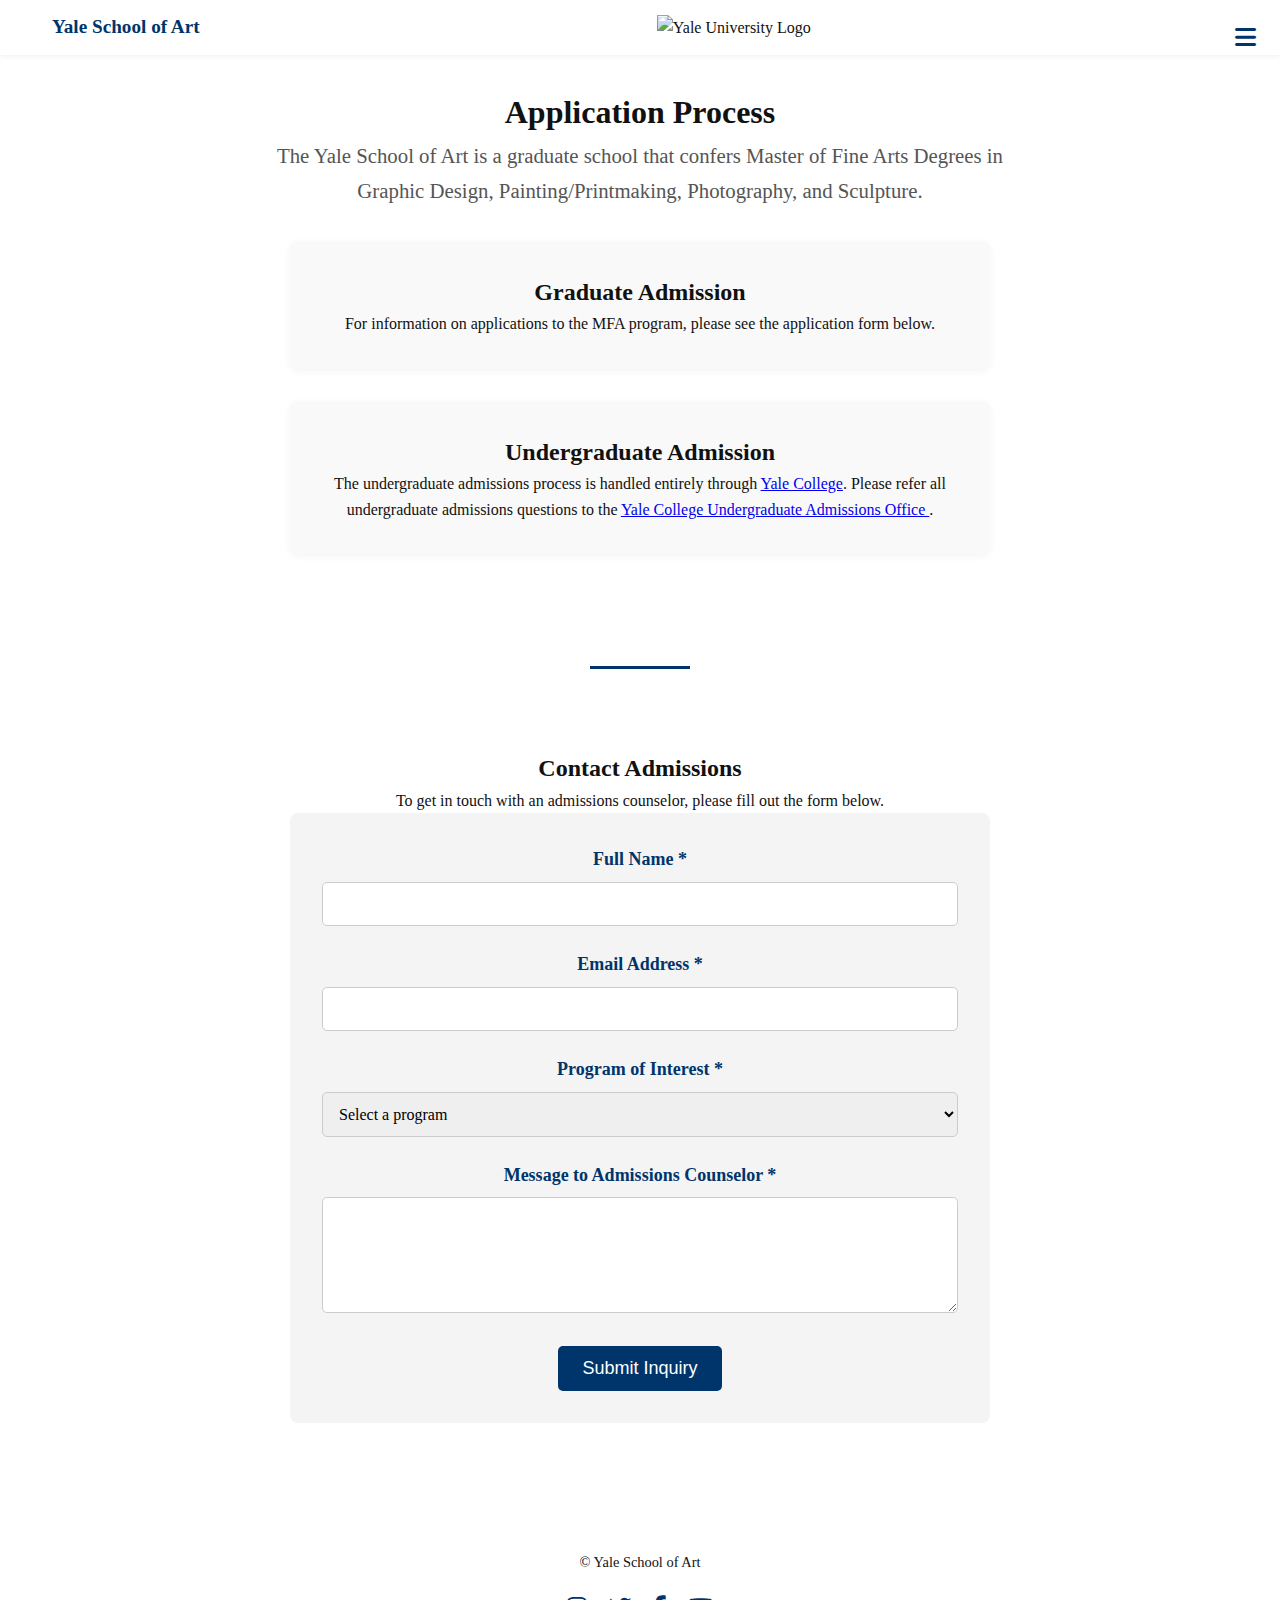
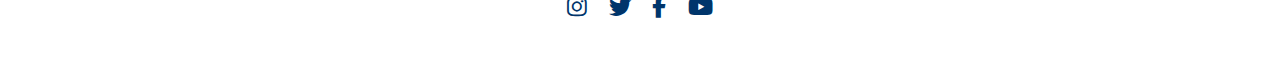
==== apply.html @ cc53b522 "max-width changes to min-width" ====
<!DOCTYPE html>
<html lang="en">
  <head>
    <meta charset="utf-8" />
    <meta name="viewport" content="width=device-width, initial-scale=1.0" />
    <meta name="description" content="Apply to Yale School of Art's MFA programs in Graphic Design, Painting/Printmaking, Photography, and Sculpture">
    <title>Yale School of Art - Apply</title>
    <link rel="stylesheet" href="css/styles.css" />
    <link rel="preconnect" href="https://cdnjs.cloudflare.com">
    <link rel="stylesheet" href="https://cdnjs.cloudflare.com/ajax/libs/font-awesome/6.4.0/css/all.min.css" />
    <script defer src="js/script.js"></script>
  </head>
  <body>
    <header class="navbar">
      <div class="logo">Yale School of Art</div>
      <div class="logoimage">
        <img src="assets/yalelogo.png" alt="Yale University Logo" loading="lazy"/>
      </div>
      <button class="mobile-nav-toggle" aria-expanded="false" aria-label="Menu">
        <i class="fas fa-bars"></i>
      </button>
      <nav>
        <ul class="nav-links">
          <li><a href="index.html">Home</a></li>
          <li><a href="publications.html">Publications</a></li>
          <li><a href="apply.html" class="onpage" aria-current="page">Apply</a></li>
        </ul>
      </nav>
    </header>
    <main>
      <section class="apply-intro">
        <h1>Application Process</h1>
        <p class="lead">
          The Yale School of Art is a graduate school that confers Master of Fine
          Arts Degrees in Graphic Design, Painting/Printmaking, Photography, and
          Sculpture.
        </p>
        
        <article class="admission-info">
          <h2>Graduate Admission</h2>
          <p>
            For information on applications to the MFA program, please see the
            application form below.
          </p>
        </article>

        <article class="undergraduate-info">
          <h2>Undergraduate Admission</h2>
          <p>
            The undergraduate admissions process is handled entirely through
            <a href="https://admissions.yale.edu/" target="_blank" rel="noopener noreferrer">Yale College</a>. 
            Please refer all undergraduate admissions questions to the
            <a href="https://admissions.yale.edu/contact-us" target="_blank" rel="noopener noreferrer">
              Yale College Undergraduate Admissions Office
            </a>.
          </p>
        </article>
      </section>

      <div class="border" aria-hidden="true"></div>

      <section class="application-form-section">
        <h2>Contact Admissions</h2>
        <p>To get in touch with an admissions counselor, please fill out the form below.</p>

        <form class="application-form" action="#" method="post">
          <div class="form-group">
            <label for="fullname">Full Name <span class="required">*</span></label>
            <input type="text" id="fullname" name="fullname" required aria-required="true"/>
          </div>

          <div class="form-group">
            <label for="email">Email Address <span class="required">*</span></label>
            <input type="email" id="email" name="email" required aria-required="true"/>
          </div>

          <div class="form-group">
            <label for="program">Program of Interest <span class="required">*</span></label>
            <select id="program" name="program" required aria-required="true">
              <option value="" disabled selected>Select a program</option>
              <option value="graphic-design">Graphic Design</option>
              <option value="painting-printmaking">Painting/Printmaking</option>
              <option value="photography">Photography</option>
              <option value="sculpture">Sculpture</option>
            </select>
          </div>

          <div class="form-group">
            <label for="message">Message to Admissions Counselor <span class="required">*</span></label>
            <textarea id="message" name="message" rows="5" required aria-required="true"></textarea>
          </div>

          <button type="submit" class="apply-button">Submit Inquiry</button>
        </form>
      </section>
    </main>

    <footer class="footer">
      <div class="footer-content">
        <p>&copy; <span id="year"></span> Yale School of Art</p>
        <div class="social-icons">
          <a
            href="https://www.instagram.com/yaleschoolofart/?hl=en"
            target="_blank"
            rel="noopener noreferrer"
            aria-label="Instagram"
          >
            <i class="fab fa-instagram"></i>
          </a>
          <a
            href="https://x.com/yaleschoolofart"
            target="_blank"
            rel="noopener noreferrer"
            aria-label="Twitter"
          >
            <i class="fab fa-twitter"></i>
          </a>
          <a
            href="https://www.facebook.com/YaleSchoolofArt/"
            target="_blank"
            rel="noopener noreferrer"
            aria-label="Facebook"
          >
            <i class="fab fa-facebook-f"></i>
          </a>
          <a
            href="https://www.youtube.com/channel/UCDwJT0mYodTSodcpH-hGmdA"
            target="_blank"
            rel="noopener noreferrer"
            aria-label="YouTube"
          >
            <i class="fab fa-youtube"></i>
          </a>
        </div>
      </div>
    </footer>
  </body>
</html>
---- css/styles.css ----
* {
  box-sizing: border-box;
  margin: 0;
  padding: 0;
}

body {
  font-family: "Georgia", serif;
  color: #111;
  background: white;
  line-height: 1.6;
}

/* Center-aligned Sections */
.publications-intro,
.publications-cta,
.apply-intro,
.application-form-section {
  text-align: center;
  max-width: 800px;
  margin: 0 auto;
  padding: 2rem;
}

/* Lead Paragraph Styling */
.lead {
  font-size: 1.3rem;
  line-height: 1.7;
  color: #555;
  margin-bottom: 2rem;
}

/* Admission Info Boxes */
.admission-info,
.undergraduate-info {
  background: #f9f9f9;
  padding: 2rem;
  border-radius: 8px;
  margin: 2rem auto;
  max-width: 700px;
  text-align: center;
  box-shadow: 0 2px 8px rgba(0, 0, 0, 0.05);
}

.footer {
  padding: 2rem 1rem;
  text-align: center;
  font-size: 0.9rem;
}

.footer-content {
  max-width: 1000px;
  margin: auto;
}

.social-icons {
  margin-top: 1rem;
}

.social-icons a {
  color: #00356b;
  margin: 0 0.5rem;
  font-size: 1.4rem;
  text-decoration: none;
  transition: color 0.3s ease;
}

.social-icons a:hover {
  color: #000;
}

.navbar {
  position: sticky;
  top: 0;
  width: 100%;
  background: white;
  padding: 1rem 2rem;
  display: flex;
  justify-content: space-between;
  align-items: center;
  box-shadow: 0 2px 4px rgba(0, 0, 0, 0.05);
  z-index: 1000;
}

.logo {
  font-size: 1.4rem;
  font-weight: bold;
  color: #00356b;
}

.logoimage img {
  height: 50px;
}

.nav-links {
  list-style: none;
  display: flex;
  gap: 2rem;
}

.nav-links a {
  text-decoration: none;
  color: #00356b;
  font-weight: 500;
  font-size: 20px;
}

.nav-links a.onpage {
  border-bottom: 2px solid #00356b;
  padding-bottom: 2px;
}

.border {
  border-bottom: 3px solid #00356b;
  margin: 3rem auto;
  width: 100px;
}

/* Home Page */
.homepage {
  max-width: 1200px;
  margin: 4rem auto;
  padding: 0 2rem;
  text-align: center;
}

.homepage h1 {
  font-size: 3.5rem;
  color: #00356b;
  margin-bottom: 2rem;
  font-weight: 300;
  letter-spacing: 1px;
  position: relative;
  display: inline-block;
}

.homepage h1:after {
  content: "";
  position: absolute;
  width: 80px;
  height: 3px;
  background: #00356b;
  bottom: -15px;
  left: 50%;
  transform: translateX(-50%);
}

.homepage p {
  font-size: 1.2rem;
  line-height: 1.8;
  color: #333;
  max-width: 800px;
  margin: 2rem auto;
  text-align: left;
  padding: 20px;
  position: relative;
  font-style: italic;
  border-left: 3px solid #00356b;
  background-color: #f9f9f9;
}

.homepage p::before,
.homepage p::after {
  content: '"';
  font-size: 3rem;
  color: rgba(0, 53, 107, 0.2);
  position: absolute;
  font-family: Georgia, serif;
  line-height: 1;
}

.homepage p::before {
  left: 5px;
  top: 5px;
}

.homepage p::after {
  right: 5px;
  bottom: -15px;
}

/* Publication Page */
.pub-section {
  display: flex;
  align-items: center;
  justify-content: center;
  gap: 2rem;
  margin: 3rem auto;
  max-width: 1200px;
  padding: 0 2rem;
}

.pub-section.reverse {
  flex-direction: row-reverse;
}

.pub-section img {
  width: 100%;
  max-width: 500px;
  height: auto;
  border-radius: 8px;
  object-fit: cover;
}

.pub-text {
  flex: 1;
  font-size: 20px;
  padding: 1rem;
}

.pub-text h2 {
  font-size: 36px;
  color: #00356b;
  margin-bottom: 1rem;
}

.pub-text h1 {
  font-size: 28px;
  color: #555;
  margin-top: 0.5rem;
  margin-bottom: 1rem;
  font-weight: normal;
}

.pub-text p {
  margin-bottom: 1rem;
  line-height: 1.8;
  font-size: 18px;
}

/* Apply Page */
.apply-page h2 {
  font-size: 2.5rem;
  color: #00356b;
  font-weight: 300;
  letter-spacing: 0.5px;
  margin: 3rem auto 2rem;
  max-width: 800px;
  text-align: center;
  position: relative;
  padding-bottom: 1rem;
  line-height: 1.4;
}

.apply-page h2:after {
  content: "";
  position: absolute;
  width: 60px;
  height: 2px;
  background: #00356b;
  bottom: 0;
  left: 50%;
  transform: translateX(-50%);
}

.apply-page h1 {
  font-size: 1.5rem;
  color: #333;
  font-weight: normal;
  max-width: 700px;
  margin: 1.5rem auto;
  line-height: 1.7;
  text-align: center;
  position: relative;
}

.apply-page h1 a {
  color: #00356b;
  text-decoration: none;
  border-bottom: 1px solid rgba(0, 53, 107, 0.3);
  transition: all 0.3s ease;
}

.apply-page h1 a:hover {
  color: #002855;
  border-bottom-color: #00356b;
}

/* Graduate Admission Section */
.graduate-admission {
  text-align: center;
  margin: 4rem 0;
}

.graduate-admission h2 {
  font-size: 2rem;
  color: #00356b;
  margin-bottom: 1.5rem;
  position: relative;
  display: inline-block;
}

.graduate-admission h2:after {
  content: "";
  position: absolute;
  width: 50px;
  height: 2px;
  background: #00356b;
  bottom: -10px;
  left: 50%;
  transform: translateX(-50%);
}

.application-form {
  max-width: 700px;
  margin: 0 auto 4rem auto;
  padding: 2rem;
  background: #f4f4f4;
  border-radius: 8px;
  font-size: 18px;
}

.application-form .form-group {
  margin-bottom: 1.5rem;
}

.application-form label {
  display: block;
  margin-bottom: 0.5rem;
  font-weight: bold;
  color: #00356b;
}

.application-form input,
.application-form select,
.application-form textarea {
  width: 100%;
  padding: 0.75rem;
  border: 1px solid #ccc;
  border-radius: 5px;
  font-family: "Georgia", serif;
  font-size: 16px;
}

.application-form button {
  padding: 0.75rem 1.5rem;
  background-color: #00356b;
  color: white;
  border: none;
  border-radius: 5px;
  font-size: 18px;
  cursor: pointer;
  transition: background-color 0.3s ease;
}

.application-form button:hover {
  background-color: #002855;
}

.back-to-top {
  position: fixed;
  bottom: 20px;
  right: 20px;
  width: 50px;
  height: 50px;
  border-radius: 50%;
  background-color: #00356b;
  color: white;
  border: none;
  cursor: pointer;
  font-size: 20px;
  display: none;
  z-index: 99;
}

.back-to-top:hover {
  background-color: #002855;
}

.mobile-nav-toggle {
  display: none;
  background: none;
  border: none;
  color: #00356b;
  font-size: 24px;
  cursor: pointer;
}

/* Yale Campus Image Styling */
.address-and-image {
  text-align: center;
  margin: 3rem 0;
  padding: 0 2rem;
}

.address-and-image h2 {
  font-size: 28px;
  color: #00356b;
  margin-bottom: 1.5rem;
}

.address-and-image img {
  width: 100%;
  max-width: 1000px;
  height: auto;
  border-radius: 12px;
  box-shadow: 0 4px 12px rgba(0, 53, 107, 0.2);
  transition: transform 0.3s ease, box-shadow 0.3s ease;
}

.address-and-image img:hover {
  transform: scale(1.01);
  box-shadow: 0 8px 20px rgba(0, 53, 107, 0.3);
}

/* Dropdown Styles */
.dropdown {
  position: relative;
}

.dropdown-content {
  display: none;
  position: absolute;
  background-color: white;
  min-width: 200px;
  box-shadow: 0 8px 16px rgba(0,0,0,0.1);
  z-index: 1001;
  border-radius: 4px;
  padding: 0.5rem 0;
  top: 100%;
  left: 50%;
  transform: translateX(-50%);
}

.dropdown-content a {
  color: #00356b;
  padding: 0.75rem 1rem;
  text-decoration: none;
  display: block;
  text-align: center;
  font-size: 16px;
  transition: background-color 0.3s;
}

.dropdown-content a:hover {
  background-color: #f5f5f5;
}

.dropdown:hover .dropdown-content {
  display: block;
}

.nav-links li {
  position: relative;
}

.dropdown-toggle::after {
  content: " ▾";
  font-size: 0.8em;
}

/* Responsive Adjustments */
@media only screen and (min-width: 992px) {
  .address-and-image img {
    max-width: 800px;
  }
  
  .homepage h1 {
    font-size: 3rem;
  }
  
  .apply-page h2 {
    font-size: 2.2rem;
    margin: 2rem auto;
  }
  
  .graduate-admission h2 {
    font-size: 1.8rem;
  }
  
  .publications-intro,
  .publications-cta,
  .apply-intro,
  .application-form-section {
    padding: 2rem 1.5rem;
  }
}

@media only screen and (min-width: 768px) {
  .navbar {
    padding: 1rem;
    flex-wrap: wrap;
    position: relative;
  }

  .nav-links {
    display: none;
    width: 100%;
    flex-direction: column;
    gap: 1rem;
    margin-top: 1rem;
    padding: 1rem 0;
  }

  .nav-links.active {
    display: flex;
  }

  .mobile-nav-toggle {
    display: block;
    position: absolute;
    right: 1rem;
    top: 1rem;
    background: none;
    border: none;
    color: #00356b;
    font-size: 1.5rem;
    cursor: pointer;
    z-index: 999;
  }

  /* Mobile dropdown styles */
  .dropdown-content {
    position: static;
    box-shadow: none;
    display: none;
    width: 100%;
    background-color: transparent;
    transform: none;
    padding: 0;
  }
  
  .dropdown.active .dropdown-content {
    display: block;
  }
  
  .dropdown-toggle::after {
    content: " ▾";
    float: right;
    margin-right: 1rem;
  }
  
  .dropdown.active .dropdown-toggle::after {
    content: " ▴";
  }
  
  .dropdown-content a {
    padding: 0.75rem 2rem;
    text-align: left;
    background-color: #f9f9f9;
  }
}

@media only screen and (min-width: 480px) {
  .navbar {
    padding: 0.75rem;
  }

  .nav-links {
    position: fixed;
    top: 70px;
    left: 0;
    width: 100%;
    background: white;
    padding: 1rem;
    box-shadow: 0 5px 10px rgba(0,0,0,0.1);
    z-index: 998;
  }

  .mobile-nav-toggle {
    font-size: 1.5rem;
    padding: 0.5rem;
  }

  .logo {
    font-size: 1.2rem;
    margin-left: 40px;
  }

  .logoimage img {
    height: 40px;
  }
}
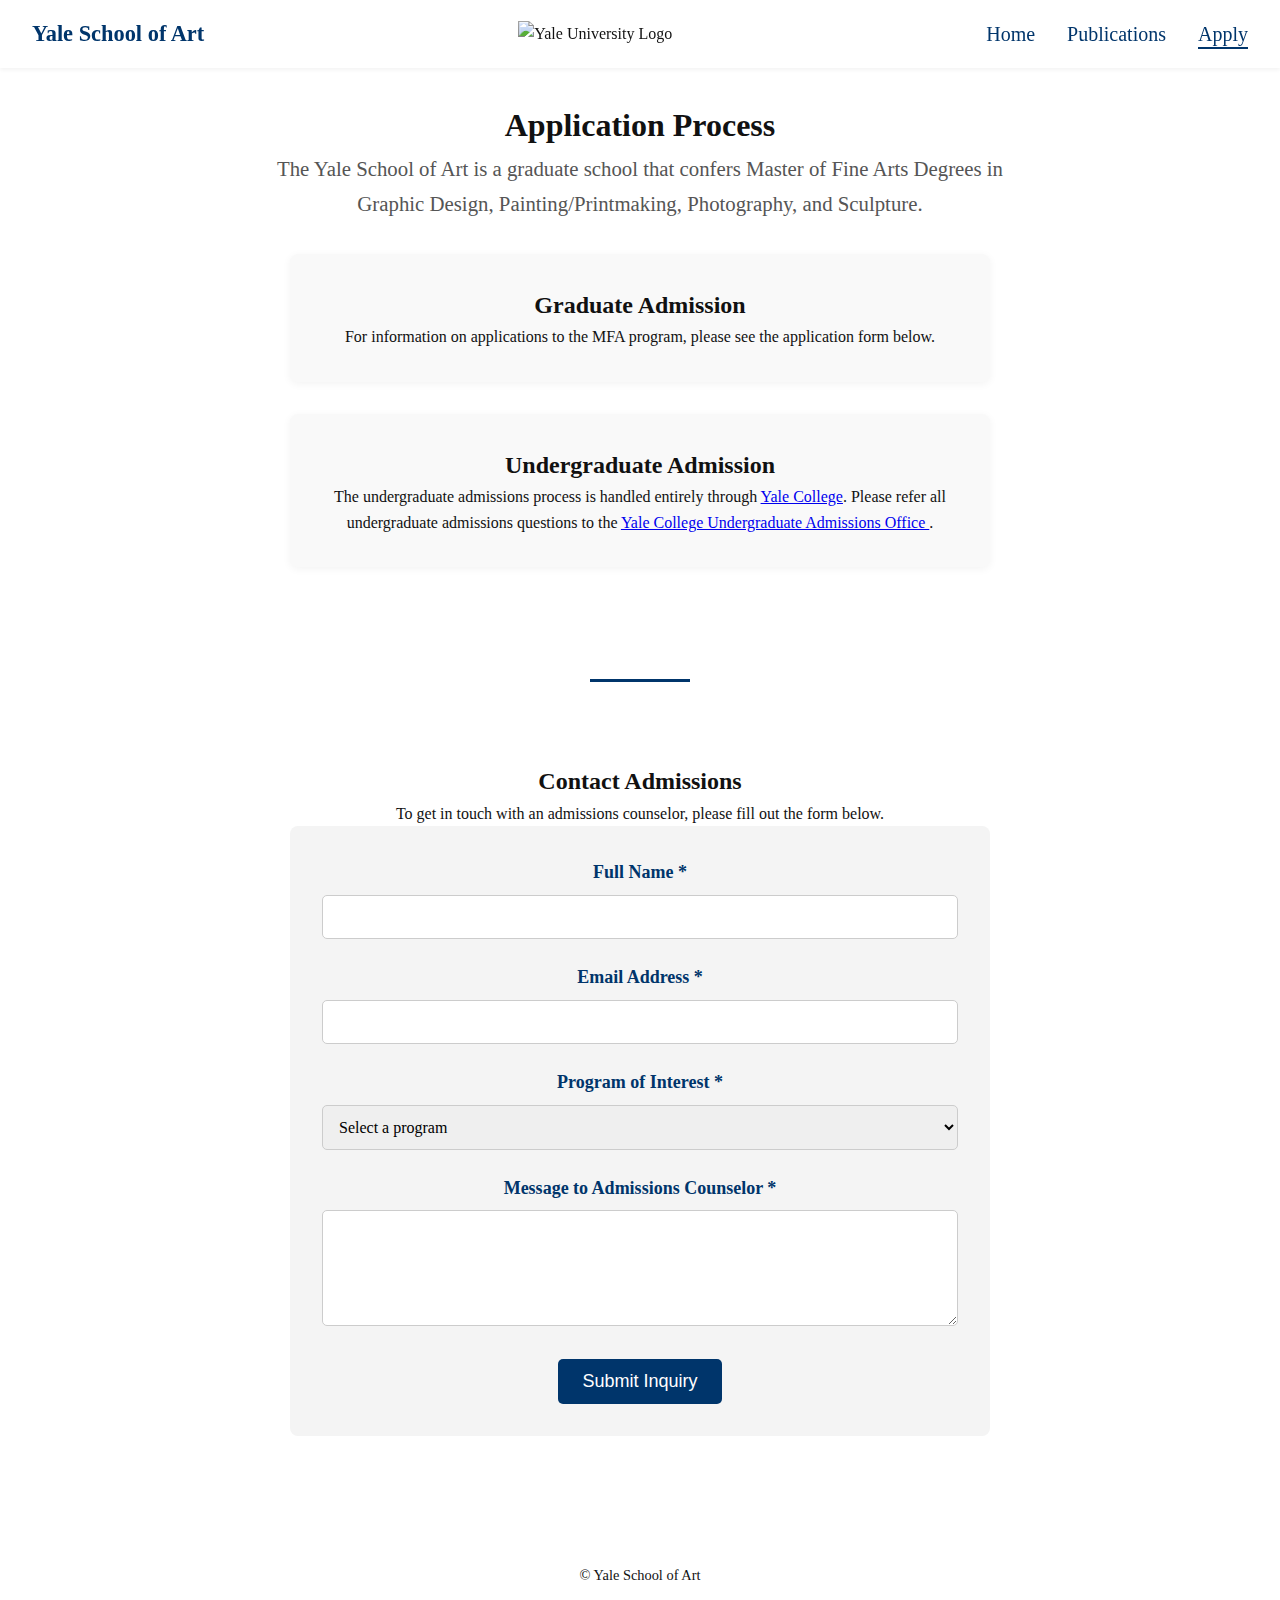
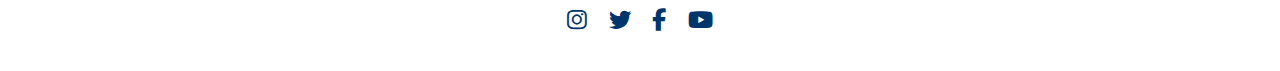
==== commit 210e0009: "Update apply.html" ====
--- a/apply.html
+++ b/apply.html
@@ -27,6 +27,7 @@
         </ul>
       </nav>
     </header>
+		
     <main>
       <section class="apply-intro">
         <h1>Application Process</h1>
--- a/css/styles.css
+++ b/css/styles.css
@@ -450,7 +450,7 @@
 }
 
 /* Responsive Adjustments */
-@media only screen and (min-width: 992px) {
+@media only screen and (max-width: 992px) {
   .address-and-image img {
     max-width: 800px;
   }
@@ -476,7 +476,7 @@
   }
 }
 
-@media only screen and (min-width: 768px) {
+@media only screen and (max-width: 768px) {
   .navbar {
     padding: 1rem;
     flex-wrap: wrap;
@@ -541,7 +541,7 @@
   }
 }
 
-@media only screen and (min-width: 480px) {
+@media only screen and (max-width: 480px) {
   .navbar {
     padding: 0.75rem;
   }
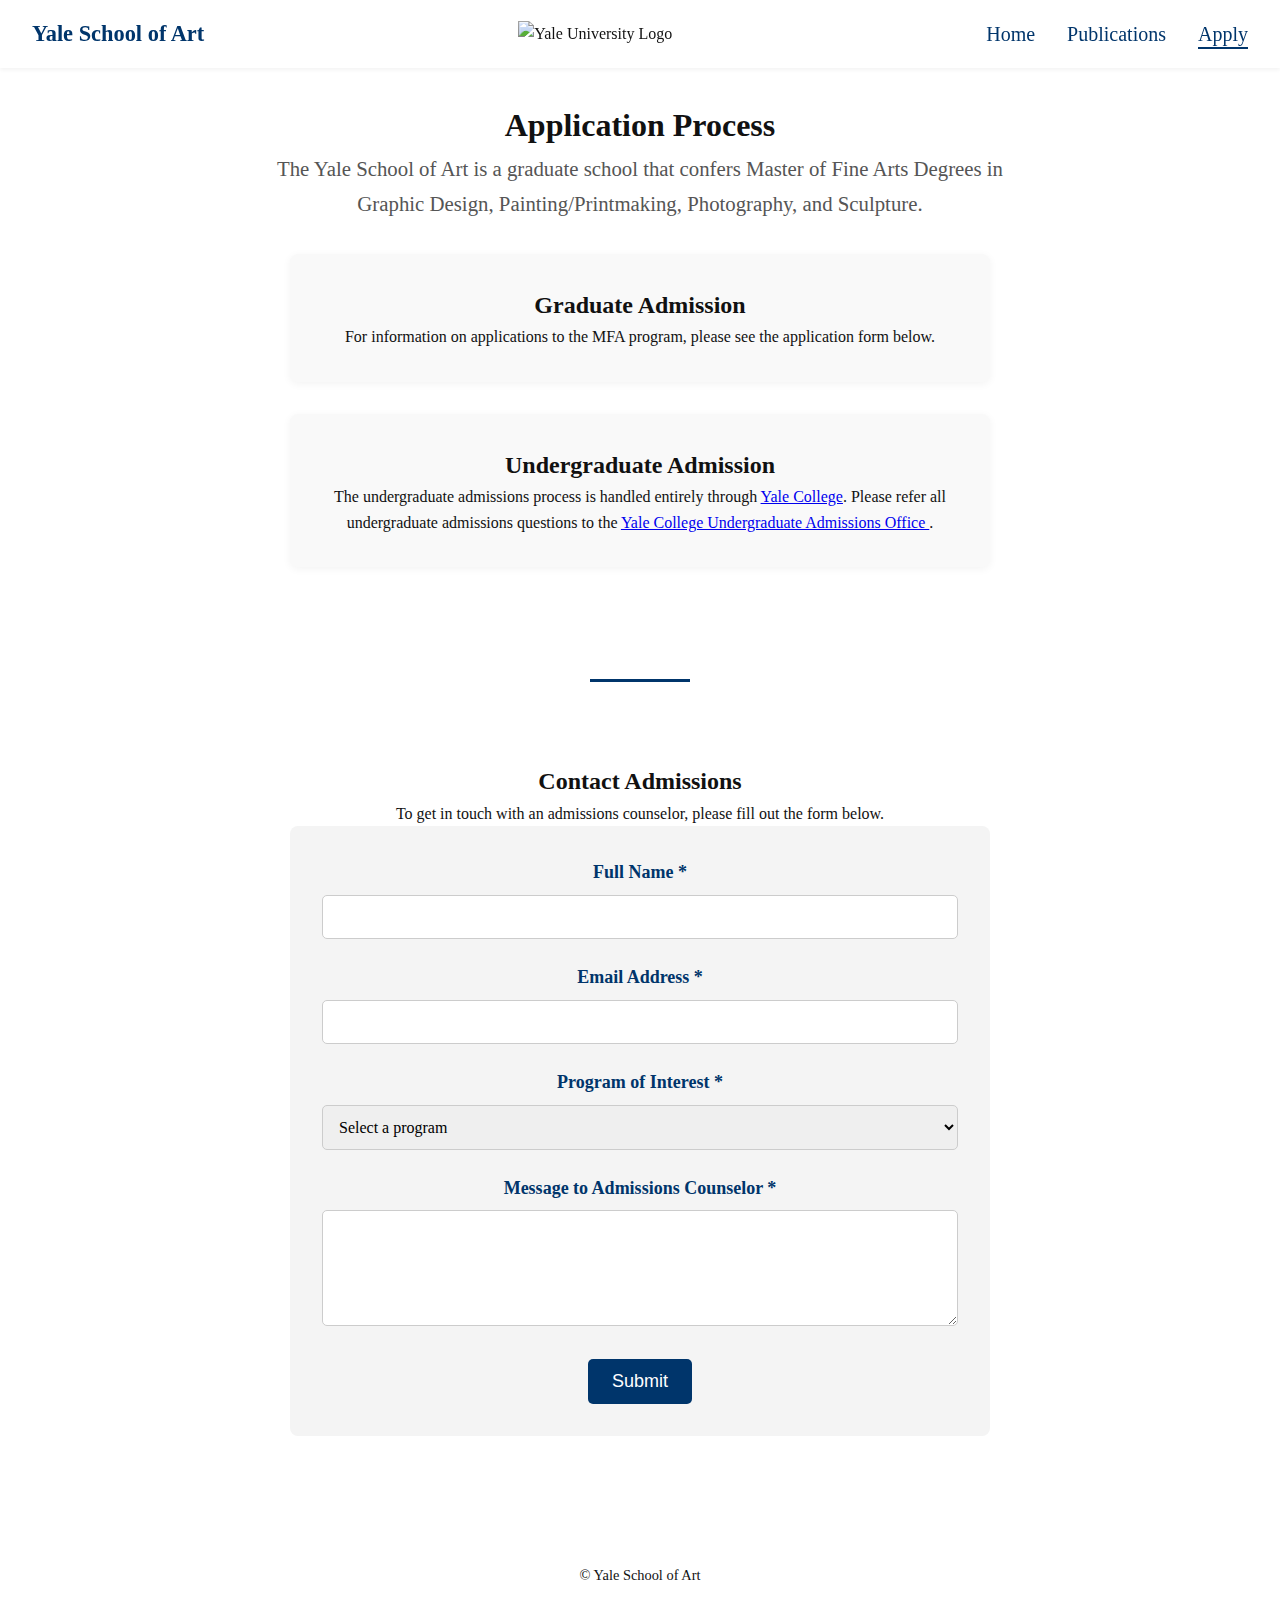
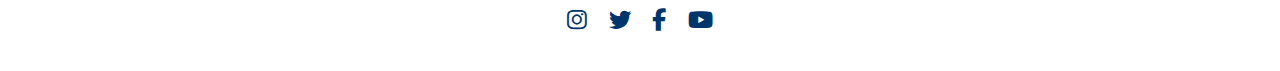
==== commit 9055c5d0: "autocomplete="on" add to the form" ====
--- a/apply.html
+++ b/apply.html
@@ -64,7 +64,7 @@
         <h2>Contact Admissions</h2>
         <p>To get in touch with an admissions counselor, please fill out the form below.</p>
 
-        <form class="application-form" action="#" method="post">
+        <form class="application-form" autocomplete="on" method="post">
           <div class="form-group">
             <label for="fullname">Full Name <span class="required">*</span></label>
             <input type="text" id="fullname" name="fullname" required aria-required="true"/>
@@ -91,7 +91,7 @@
             <textarea id="message" name="message" rows="5" required aria-required="true"></textarea>
           </div>
 
-          <button type="submit" class="apply-button">Submit Inquiry</button>
+          <button type="submit" class="apply-button">Submit</button>
         </form>
       </section>
     </main>
